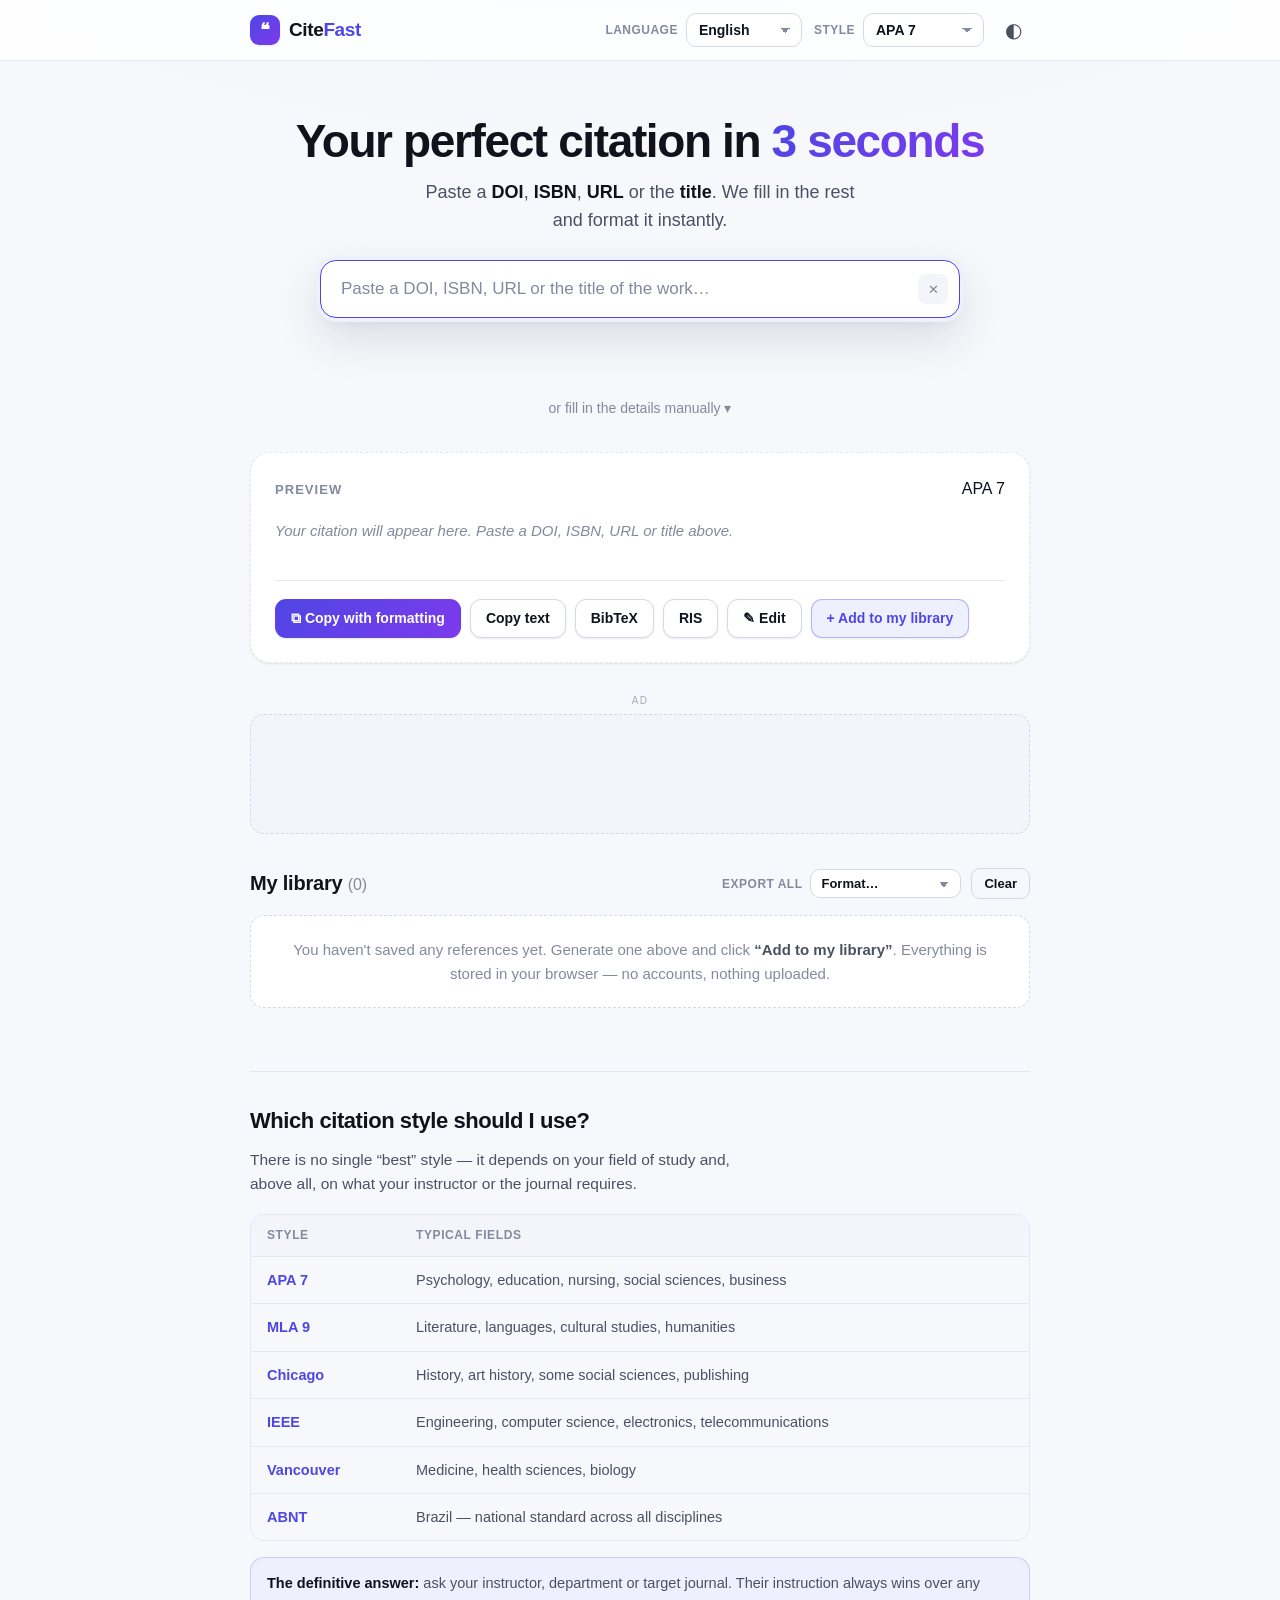
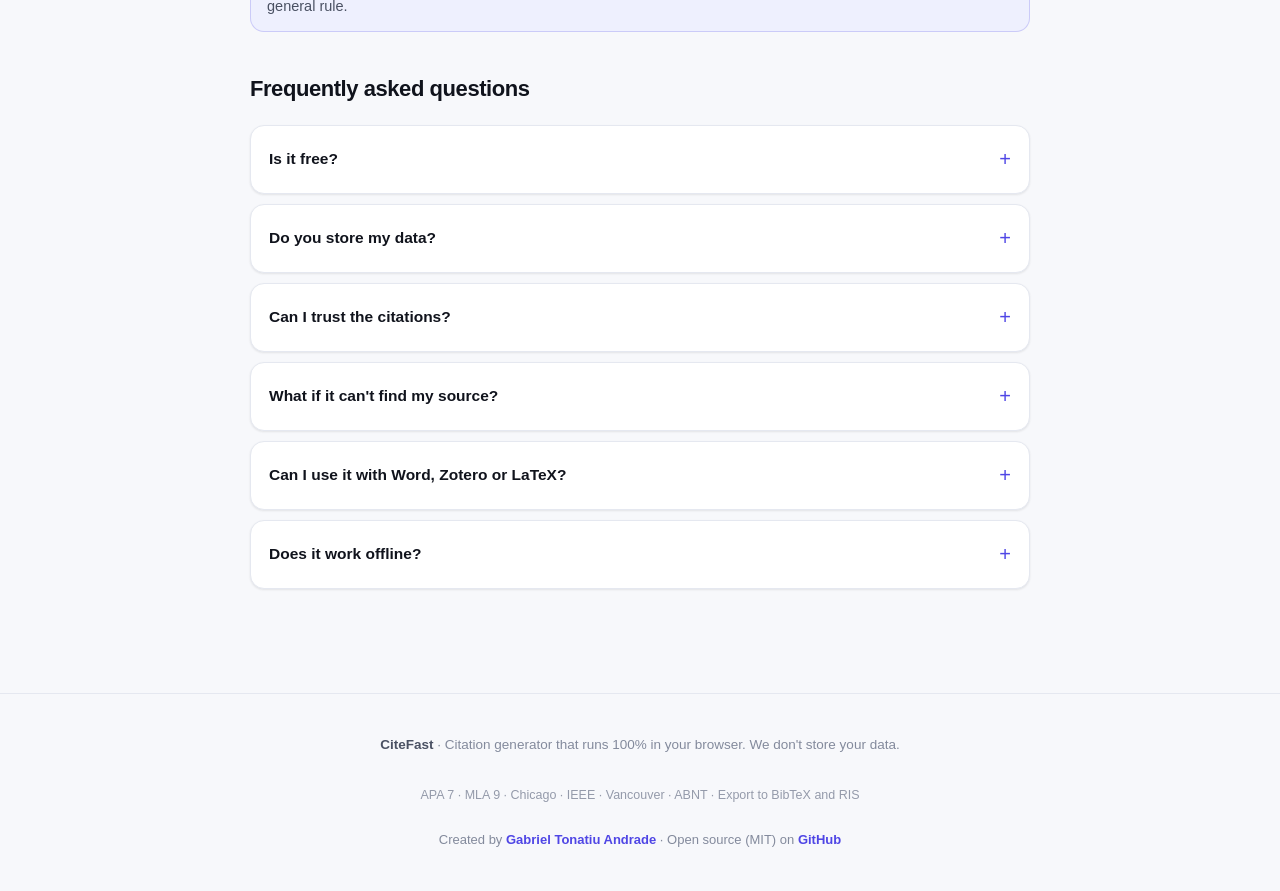
==== index.html @ e694f47d "Initial release: CiteFast citation generator Static, dependency-free academic citation generator. - " ====
<!doctype html>
<html lang="es">
<head>
  <meta charset="utf-8">
  <meta name="viewport" content="width=device-width, initial-scale=1">
  <meta name="description" content="Generador y optimizador de citas académicas gratis. Pega un DOI, ISBN, URL o título y obtén tu cita en APA 7, MLA, Chicago, IEEE, Vancouver o ABNT al instante. Sin registro.">
  <meta name="theme-color" content="#4f46e5">
  <title>CiteFast — Generador de Citas Académicas (APA, MLA, IEEE, Vancouver, ABNT)</title>

  <!-- Preconexión a las APIs para reducir latencia del autocompletado -->
  <link rel="preconnect" href="https://doi.org" crossorigin>
  <link rel="preconnect" href="https://api.crossref.org" crossorigin>
  <link rel="preconnect" href="https://api.openalex.org" crossorigin>
  <link rel="dns-prefetch" href="https://www.googleapis.com">

  <link rel="stylesheet" href="assets/css/styles.css">

  <!-- ═══════════════════════════════════════════════════════════════════
       GOOGLE ADSENSE — pega aquí tu script del sitio (una sola vez).
       Reemplaza ca-pub-XXXXXXXXXXXXXXXX por tu ID de editor.
       Descomenta cuando tengas la cuenta aprobada:
  <script async src="https://pagead2.googlesyndication.com/pagead/js/adsbygoogle.js?client=ca-pub-XXXXXXXXXXXXXXXX" crossorigin="anonymous"></script>
       ═══════════════════════════════════════════════════════════════════ -->
</head>
<body>
  <!-- ░░░ HEADER ░░░ -->
  <header class="topbar">
    <div class="wrap topbar__inner">
      <a class="brand" href="/">
        <span class="brand__mark" aria-hidden="true">❝</span>
        <span class="brand__name">Cite<b>Fast</b></span>
      </a>
      <div class="topbar__controls">
        <label class="select">
          <span class="select__label" data-i18n="langLabel">Idioma</span>
          <select id="langSelect" aria-label="Language"></select>
        </label>
        <label class="select">
          <span class="select__label" data-i18n="styleLabel">Estilo</span>
          <select id="styleSelect" aria-label="Citation style"></select>
        </label>
        <button id="themeToggle" class="icon-btn icon-btn--ghost" data-i18n-title="themeTitle" title="Tema" aria-label="Theme">◐</button>
      </div>
    </div>
  </header>

  <main class="wrap main">
    <!-- ░░░ HERO ░░░ -->
    <section class="hero">
      <h1 class="hero__title" id="heroTitle">Tu cita perfecta en <span>3 segundos</span></h1>
      <p class="hero__sub" id="heroSub" data-i18n="heroSub"></p>

      <div class="searchbox">
        <input id="heroInput" class="searchbox__input" type="text" autocomplete="off" spellcheck="false"
          data-i18n-ph="searchPlaceholder" placeholder="Pega un DOI, ISBN, URL o título…" aria-label="Source data">
        <button id="clearInput" class="searchbox__clear" data-i18n-title="clearTitle" title="Limpiar" aria-label="Clear">✕</button>
      </div>

      <div class="hero__meta">
        <span id="typeChip" class="chip" hidden></span>
        <span id="status" class="status status--idle"></span>
      </div>

      <!-- Candidatos (desambiguación) -->
      <div id="candidates" class="candidates" hidden></div>

      <!-- Entrada manual -->
      <div class="manual">
        <button id="manualToggle" class="manual__toggle" aria-expanded="false" aria-controls="manualBody">
          <span data-i18n="manualToggle">o rellena los datos manualmente</span> <span class="manual__chevron">▾</span>
        </button>
        <div id="manualBody" class="manual__body" hidden>
          <label class="field field--wide">
            <span data-i18n="manualTypeLabel">Tipo de documento</span>
            <select id="manualType"></select>
          </label>
          <div id="manualFields" class="manual__grid"></div>
          <button id="manualBuild" class="btn btn--primary" data-i18n="manualBuild">Generar cita</button>
        </div>
      </div>
    </section>

    <!-- ░░░ VISTA PREVIA ░░░ -->
    <section id="previewCard" class="preview is-empty" aria-live="polite">
      <div class="preview__head">
        <h2 data-i18n="previewHead">Vista previa</h2>
        <span class="preview__style" id="previewStyleTag"></span>
      </div>
      <div id="previewText" class="preview__text"></div>
      <div id="previewWarnings" class="preview__warnings" hidden></div>
      <div id="previewActions" class="preview__actions" hidden>
        <button class="btn btn--primary" data-act="copy" data-i18n="actCopy">Copiar con formato</button>
        <button class="btn" data-act="copytext" data-i18n="actCopyText">Copiar texto</button>
        <button class="btn" data-act="bibtex">BibTeX</button>
        <button class="btn" data-act="ris">RIS</button>
        <button class="btn" data-act="edit" data-i18n="actEdit">Editar</button>
        <button class="btn btn--accent" data-act="add" data-i18n="actAdd">Añadir a mi biblioteca</button>
      </div>
    </section>

    <!-- ═══════════════════════════════════════════════════════════════
         SLOT DE ANUNCIO 1 — bloque in-content (bajo el pliegue funcional).
         Discreto, con espacio reservado para NO causar saltos de diseño (CLS=0).
         Sustituye data-ad-slot por tu slot real y descomenta el <ins>.
         ═══════════════════════════════════════════════════════════════ -->
    <aside class="ad ad--inline" aria-label="Publicidad">
      <span class="ad__tag">Ad</span>
      <div class="ad__box">
        <!--
        <ins class="adsbygoogle"
             style="display:block"
             data-ad-client="ca-pub-XXXXXXXXXXXXXXXX"
             data-ad-slot="0000000000"
             data-ad-format="auto"
             data-full-width-responsive="true"></ins>
        <script>(adsbygoogle = window.adsbygoogle || []).push({});</script>
        -->
      </div>
    </aside>

    <!-- ░░░ BIBLIOTECA ░░░ -->
    <section class="lib">
      <div class="lib__head">
        <h2><span data-i18n="libHead">Mi biblioteca</span> <span class="lib__count">(<span id="libCount">0</span>)</span></h2>
        <div id="libraryTools" class="lib__tools" hidden>
          <label class="select select--sm">
            <span class="select__label" data-i18n="exportLabel">Exportar todo</span>
            <select id="exportAll" aria-label="Export library"></select>
          </label>
          <button id="clearLibrary" class="btn btn--ghost btn--sm" data-i18n="clearLib">Vaciar</button>
        </div>
      </div>
      <p id="libraryEmpty" class="lib__empty" data-i18n="libEmpty"></p>
      <ol id="library" class="lib__list"></ol>
    </section>

    <!-- ░░░ FAQ + GUÍA DE ESTILOS ░░░ -->
    <section class="faq">
      <h2 class="faq__head" id="styleGuideHead" data-i18n="styleGuideHead">¿Qué estilo debo usar?</h2>
      <p class="faq__intro" id="styleGuideIntro" data-i18n="styleGuideIntro"></p>
      <div class="styleguide" id="styleGuideTable"></div>
      <p class="faq__tip" id="styleGuideTip" data-i18n="styleGuideTip"></p>

      <h2 class="faq__head" data-i18n="faqHead">Preguntas frecuentes</h2>
      <div id="faqList" class="faq__list"></div>
    </section>
  </main>

  <!-- ░░░ FOOTER ░░░ -->
  <footer class="footer">
    <div class="wrap footer__inner">
      <p data-i18n="footerMain"></p>
      <p class="footer__note" data-i18n="footerNote"></p>
      <p class="footer__credit">
        <span data-i18n="createdBy">Creado por</span>
        <a href="https://web.gabotonatiu.com" target="_blank" rel="noopener">Gabriel Tonatiu Andrade</a>
        · <span data-i18n="openSource">Código abierto (MIT) en</span>
        <a id="repoLink" href="https://github.com/gabotonatiu/citefast" target="_blank" rel="noopener">GitHub</a>
      </p>
    </div>
  </footer>

  <script src="assets/js/i18n.js" defer></script>
  <script src="assets/js/engine.js" defer></script>
  <script src="assets/js/api.js" defer></script>
  <script src="assets/js/app.js" defer></script>
</body>
</html>
---- assets/css/styles.css ----
/* =========================================================================
   CiteFast — Hoja de estilo (premium, ligera, con modo claro/oscuro)
   Sin fuentes externas → carga instantánea. Espacios de anuncio reservados.
   ========================================================================= */

:root {
  --bg: #f7f8fb;
  --bg-grad-1: #eef1fb;
  --bg-grad-2: #f7f8fb;
  --surface: #ffffff;
  --surface-2: #f3f5fa;
  --text: #10131c;
  --text-soft: #4a5163;
  --text-mute: #838a9c;
  --border: #e5e8f0;
  --border-strong: #d5d9e6;
  --accent: #4f46e5;
  --accent-2: #7c3aed;
  --accent-soft: #eef0fe;
  --accent-ink: #ffffff;
  --ok: #0f9d6b;
  --ok-soft: #e6f6ef;
  --warn: #b7791f;
  --warn-soft: #fdf5e6;
  --danger: #d64545;
  --shadow-sm: 0 1px 2px rgba(16, 19, 28, .05), 0 1px 3px rgba(16, 19, 28, .04);
  --shadow-md: 0 4px 12px rgba(16, 19, 28, .07), 0 2px 4px rgba(16, 19, 28, .04);
  --shadow-lg: 0 18px 48px rgba(46, 43, 92, .14), 0 4px 12px rgba(16, 19, 28, .06);
  --radius: 14px;
  --radius-sm: 10px;
  --radius-lg: 20px;
  --font: -apple-system, BlinkMacSystemFont, "Segoe UI", Roboto, Helvetica, Arial, sans-serif;
  --serif: "Iowan Old Style", "Palatino Linotype", Palatino, Georgia, "Times New Roman", serif;
  --maxw: 820px;
}

:root[data-theme="dark"] {
  --bg: #0b0e17;
  --bg-grad-1: #12162a;
  --bg-grad-2: #0b0e17;
  --surface: #141926;
  --surface-2: #1b2130;
  --text: #eef1f8;
  --text-soft: #b6bccd;
  --text-mute: #7f889d;
  --border: #262d3d;
  --border-strong: #333c4f;
  --accent: #7c86ff;
  --accent-2: #a78bfa;
  --accent-soft: #1e2136;
  --accent-ink: #0b0e17;
  --ok: #34d399;
  --ok-soft: #10261e;
  --warn: #f0b84a;
  --warn-soft: #2a2211;
  --danger: #f87171;
  --shadow-sm: 0 1px 2px rgba(0, 0, 0, .4);
  --shadow-md: 0 6px 18px rgba(0, 0, 0, .45);
  --shadow-lg: 0 22px 55px rgba(0, 0, 0, .55);
}

@media (prefers-color-scheme: dark) {
  :root:not([data-theme="light"]) {
    --bg: #0b0e17; --bg-grad-1: #12162a; --bg-grad-2: #0b0e17;
    --surface: #141926; --surface-2: #1b2130;
    --text: #eef1f8; --text-soft: #b6bccd; --text-mute: #7f889d;
    --border: #262d3d; --border-strong: #333c4f;
    --accent: #7c86ff; --accent-2: #a78bfa; --accent-soft: #1e2136; --accent-ink: #0b0e17;
    --ok: #34d399; --ok-soft: #10261e; --warn: #f0b84a; --warn-soft: #2a2211; --danger: #f87171;
    --shadow-sm: 0 1px 2px rgba(0,0,0,.4);
    --shadow-md: 0 6px 18px rgba(0,0,0,.45);
    --shadow-lg: 0 22px 55px rgba(0,0,0,.55);
  }
}

* { box-sizing: border-box; }
html { -webkit-text-size-adjust: 100%; }
body {
  margin: 0;
  font-family: var(--font);
  color: var(--text);
  background:
    radial-gradient(1200px 500px at 50% -8%, var(--bg-grad-1), transparent 70%),
    var(--bg-grad-2);
  min-height: 100vh;
  line-height: 1.55;
  -webkit-font-smoothing: antialiased;
  text-rendering: optimizeLegibility;
}
.wrap { width: 100%; max-width: var(--maxw); margin: 0 auto; padding: 0 20px; }

/* ─────────────────────────────── Topbar ────────────────────────────── */
.topbar {
  position: sticky; top: 0; z-index: 20;
  background: color-mix(in srgb, var(--surface) 82%, transparent);
  backdrop-filter: saturate(180%) blur(14px);
  border-bottom: 1px solid var(--border);
}
.topbar__inner { display: flex; align-items: center; justify-content: space-between; height: 60px; }
.brand { display: inline-flex; align-items: center; gap: 9px; text-decoration: none; color: var(--text); font-weight: 600; }
.brand__mark {
  display: grid; place-items: center; width: 30px; height: 30px; border-radius: 9px;
  background: linear-gradient(135deg, var(--accent), var(--accent-2));
  color: #fff; font-size: 18px; line-height: 1; box-shadow: var(--shadow-sm);
}
.brand__name { font-size: 19px; letter-spacing: -.02em; }
.brand__name b { color: var(--accent); font-weight: 700; }
.topbar__controls { display: flex; align-items: center; gap: 12px; }

/* ─────────────────────────────── Selects ───────────────────────────── */
.select { display: inline-flex; align-items: center; gap: 8px; }
.select__label { font-size: 12px; color: var(--text-mute); font-weight: 600; text-transform: uppercase; letter-spacing: .04em; }
select {
  appearance: none; -webkit-appearance: none;
  font-family: inherit; font-size: 14px; font-weight: 600; color: var(--text);
  background: var(--surface); border: 1px solid var(--border-strong);
  border-radius: 10px; padding: 8px 32px 8px 12px; cursor: pointer;
  background-image: linear-gradient(45deg, transparent 50%, var(--text-mute) 50%), linear-gradient(135deg, var(--text-mute) 50%, transparent 50%);
  background-position: calc(100% - 16px) 52%, calc(100% - 11px) 52%;
  background-size: 5px 5px, 5px 5px; background-repeat: no-repeat;
  transition: border-color .15s, box-shadow .15s;
}
select:hover { border-color: var(--accent); }
select:focus-visible { outline: none; border-color: var(--accent); box-shadow: 0 0 0 3px var(--accent-soft); }
.select--sm select { padding: 6px 30px 6px 10px; font-size: 13px; }

/* ─────────────────────────────── Botones ───────────────────────────── */
.btn {
  font-family: inherit; font-size: 14px; font-weight: 600; color: var(--text);
  background: var(--surface); border: 1px solid var(--border-strong);
  border-radius: 11px; padding: 10px 15px; cursor: pointer;
  display: inline-flex; align-items: center; gap: 6px;
  transition: transform .08s, box-shadow .15s, background .15s, border-color .15s;
  box-shadow: var(--shadow-sm);
}
.btn:hover { border-color: var(--accent); transform: translateY(-1px); box-shadow: var(--shadow-md); }
.btn:active { transform: translateY(0); }
.btn--primary { background: linear-gradient(135deg, var(--accent), var(--accent-2)); color: #fff; border-color: transparent; }
.btn--primary:hover { filter: brightness(1.05); border-color: transparent; }
.btn--accent { background: var(--accent-soft); color: var(--accent); border-color: color-mix(in srgb, var(--accent) 35%, transparent); }
.btn--ghost { background: transparent; box-shadow: none; }
.btn--sm { padding: 7px 12px; font-size: 13px; border-radius: 9px; }
.btn.is-flash { background: var(--ok-soft); color: var(--ok); border-color: color-mix(in srgb, var(--ok) 40%, transparent); }

.icon-btn {
  font-family: inherit; font-size: 16px; line-height: 1; color: var(--text-soft);
  width: 34px; height: 34px; display: grid; place-items: center;
  background: var(--surface); border: 1px solid var(--border-strong);
  border-radius: 9px; cursor: pointer; transition: all .15s;
}
.icon-btn:hover { color: var(--accent); border-color: var(--accent); }
.icon-btn--ghost { background: transparent; border-color: transparent; font-size: 20px; }
.icon-btn--ghost:hover { background: var(--surface-2); }
.icon-btn--danger:hover { color: var(--danger); border-color: var(--danger); }

/* ──────────────────────────────── Main ─────────────────────────────── */
.main { padding: 34px 20px 64px; }

/* ──────────────────────────────── Hero ─────────────────────────────── */
.hero { text-align: center; margin: 22px 0 30px; }
.hero__title {
  font-size: clamp(30px, 5vw, 46px); line-height: 1.08; letter-spacing: -.03em;
  margin: 0 0 12px; font-weight: 800;
}
.hero__title span {
  background: linear-gradient(120deg, var(--accent), var(--accent-2));
  -webkit-background-clip: text; background-clip: text; color: transparent;
}
.hero__sub { font-size: clamp(15px, 2.2vw, 18px); color: var(--text-soft); max-width: 44ch; margin: 0 auto 26px; }
.hero__sub b { color: var(--text); font-weight: 600; }

/* Searchbox */
.searchbox { position: relative; max-width: 640px; margin: 0 auto; }
.searchbox__input {
  width: 100%; font-family: inherit; font-size: 17px; color: var(--text);
  background: var(--surface); border: 1.5px solid var(--border-strong);
  border-radius: 16px; padding: 18px 52px 18px 20px; box-shadow: var(--shadow-md);
  transition: border-color .18s, box-shadow .18s;
}
.searchbox__input::placeholder { color: var(--text-mute); }
.searchbox__input:focus-visible {
  outline: none; border-color: var(--accent);
  box-shadow: 0 0 0 4px var(--accent-soft), var(--shadow-lg);
}
.searchbox__clear {
  position: absolute; right: 12px; top: 50%; transform: translateY(-50%);
  width: 30px; height: 30px; border: none; border-radius: 8px;
  background: var(--surface-2); color: var(--text-mute); cursor: pointer; font-size: 13px;
}
.searchbox__clear:hover { color: var(--danger); }

.hero__meta { display: flex; align-items: center; justify-content: center; gap: 12px; min-height: 26px; margin-top: 14px; flex-wrap: wrap; }
.chip {
  font-size: 12px; font-weight: 700; letter-spacing: .02em;
  background: var(--accent-soft); color: var(--accent);
  padding: 5px 11px; border-radius: 999px;
  border: 1px solid color-mix(in srgb, var(--accent) 25%, transparent);
}

/* Estado */
.status { font-size: 14px; color: var(--text-soft); display: inline-flex; align-items: center; gap: 8px; }
.status--ok { color: var(--ok); }
.status--error { color: var(--danger); }
.status--empty { color: var(--warn); }
.spinner {
  width: 15px; height: 15px; border-radius: 50%;
  border: 2px solid color-mix(in srgb, var(--accent) 30%, transparent);
  border-top-color: var(--accent); display: inline-block; animation: spin .7s linear infinite;
}
@keyframes spin { to { transform: rotate(360deg); } }

/* ────────────────────────────── Candidatos ─────────────────────────── */
.candidates { display: grid; gap: 10px; max-width: 640px; margin: 18px auto 0; }
.candidate {
  text-align: left; width: 100%; background: var(--surface);
  border: 1px solid var(--border); border-radius: var(--radius);
  padding: 14px 16px; cursor: pointer; display: grid; gap: 4px;
  box-shadow: var(--shadow-sm); transition: transform .1s, box-shadow .15s, border-color .15s;
  font-family: inherit;
}
.candidate:hover { border-color: var(--accent); transform: translateY(-2px); box-shadow: var(--shadow-md); }
.candidate__title { font-size: 15px; font-weight: 600; color: var(--text); line-height: 1.35; }
.candidate__meta { font-size: 13px; color: var(--text-mute); }
.candidate__type {
  justify-self: start; font-size: 11px; font-weight: 700; text-transform: uppercase; letter-spacing: .04em;
  color: var(--accent); background: var(--accent-soft); padding: 2px 8px; border-radius: 6px; margin-top: 2px;
}

/* ──────────────────────────────── Manual ───────────────────────────── */
.manual { max-width: 640px; margin: 18px auto 0; text-align: center; }
.manual__toggle {
  background: none; border: none; color: var(--text-mute); font-family: inherit;
  font-size: 14px; cursor: pointer; padding: 6px; font-weight: 500;
}
.manual__toggle:hover { color: var(--accent); }
.manual__chevron { display: inline-block; transition: transform .2s; }
.manual__toggle[aria-expanded="true"] .manual__chevron { transform: rotate(180deg); }
.manual__body {
  margin-top: 12px; text-align: left; background: var(--surface);
  border: 1px solid var(--border); border-radius: var(--radius);
  padding: 20px; box-shadow: var(--shadow-sm);
}
.manual__grid { display: grid; grid-template-columns: 1fr 1fr; gap: 14px; margin: 14px 0 18px; }
.field { display: grid; gap: 6px; }
.field--wide { grid-column: 1 / -1; }
.field > span { font-size: 12.5px; font-weight: 600; color: var(--text-soft); }
.field input, .field textarea, .manual__body > .field select {
  font-family: inherit; font-size: 14.5px; color: var(--text);
  background: var(--surface-2); border: 1px solid var(--border-strong);
  border-radius: 10px; padding: 10px 12px; width: 100%; resize: vertical;
  transition: border-color .15s, box-shadow .15s;
}
.field input:focus-visible, .field textarea:focus-visible, .manual__body select:focus-visible {
  outline: none; border-color: var(--accent); box-shadow: 0 0 0 3px var(--accent-soft);
}

/* ───────────────────────────── Vista previa ────────────────────────── */
.preview {
  background: var(--surface); border: 1px solid var(--border);
  border-radius: var(--radius-lg); padding: 24px; box-shadow: var(--shadow-lg);
  margin-top: 8px;
}
.preview.is-empty { box-shadow: var(--shadow-sm); border-style: dashed; }
.preview__head { display: flex; align-items: baseline; justify-content: space-between; margin-bottom: 14px; }
.preview__head h2 { font-size: 13px; text-transform: uppercase; letter-spacing: .08em; color: var(--text-mute); margin: 0; font-weight: 700; }
.preview__text {
  font-family: var(--serif); font-size: 18px; line-height: 1.65; color: var(--text);
  text-indent: -1.6em; padding-left: 1.6em; word-break: break-word;
}
.preview.is-empty .preview__text { text-indent: 0; padding-left: 0; }
.preview__text .placeholder { font-family: var(--font); font-size: 15px; color: var(--text-mute); font-style: italic; }
.preview__text i { font-style: italic; }
.preview__text a { color: var(--accent); text-decoration: none; }
.preview__text a:hover { text-decoration: underline; }
.preview__warnings { display: flex; flex-wrap: wrap; gap: 8px; margin-top: 14px; }
.warn { font-size: 12.5px; color: var(--warn); background: var(--warn-soft); border: 1px solid color-mix(in srgb, var(--warn) 30%, transparent); padding: 4px 10px; border-radius: 8px; }
.preview__actions { display: flex; flex-wrap: wrap; gap: 9px; margin-top: 20px; padding-top: 18px; border-top: 1px solid var(--border); }

/* ────────────────────────────── Anuncios ───────────────────────────── */
/* Espacio reservado: evita saltos de layout (CLS) aunque el anuncio tarde. */
.ad { margin: 30px auto; text-align: center; max-width: var(--maxw); }
.ad__tag { display: block; font-size: 10px; text-transform: uppercase; letter-spacing: .12em; color: var(--text-mute); margin-bottom: 6px; opacity: .7; }
.ad__box {
  min-height: 100px; display: grid; place-items: center;
  background: var(--surface-2); border: 1px dashed var(--border-strong);
  border-radius: var(--radius); overflow: hidden;
}
.ad__box:empty::before,
.ad__box:has(> ins:empty)::before { content: "Espacio publicitario"; color: var(--text-mute); font-size: 12px; opacity: .5; }
.ad--inline .ad__box { min-height: 100px; }
@media (min-width: 780px) { .ad--inline .ad__box { min-height: 120px; } }

/* ───────────────────────────── Biblioteca ──────────────────────────── */
.lib { margin-top: 34px; }
.lib__head { display: flex; align-items: center; justify-content: space-between; gap: 12px; margin-bottom: 16px; flex-wrap: wrap; }
.lib__head h2 { font-size: 20px; margin: 0; letter-spacing: -.01em; }
.lib__count { color: var(--text-mute); font-weight: 500; font-size: 16px; }
.lib__tools { display: flex; align-items: center; gap: 10px; }
.lib__empty { color: var(--text-mute); font-size: 15px; background: var(--surface); border: 1px dashed var(--border-strong); border-radius: var(--radius); padding: 22px; text-align: center; }
.lib__empty b { color: var(--text-soft); }
.lib__list { list-style: none; margin: 0; padding: 0; display: grid; gap: 2px; counter-reset: ref; }
.ref {
  display: grid; grid-template-columns: auto 1fr auto; gap: 12px; align-items: start;
  padding: 16px 14px; border-radius: var(--radius); transition: background .15s;
}
.ref:hover { background: var(--surface); box-shadow: var(--shadow-sm); }
.ref + .ref { border-top: 1px solid var(--border); }
.ref:hover + .ref, .ref:hover { border-top-color: transparent; }
.ref__num { font-family: var(--serif); color: var(--text-mute); font-size: 15px; padding-top: 2px; white-space: nowrap; }
.ref__bullet { width: 7px; height: 7px; border-radius: 50%; background: var(--accent); margin-top: 11px; }
.ref__body { font-family: var(--serif); font-size: 16px; line-height: 1.6; color: var(--text); word-break: break-word; }
.ref__body i { font-style: italic; }
.ref__body a { color: var(--accent); text-decoration: none; }
.ref__actions { display: flex; gap: 5px; opacity: 0; transition: opacity .15s; }
.ref:hover .ref__actions { opacity: 1; }
@media (hover: none) { .ref__actions { opacity: 1; } }

/* ────────────────────────────── FAQ + guía ─────────────────────────── */
.faq { margin-top: 48px; padding-top: 32px; border-top: 1px solid var(--border); }
.faq__head { font-size: 22px; letter-spacing: -.02em; margin: 40px 0 10px; }
.faq__head:first-child { margin-top: 0; }
.faq__intro { color: var(--text-soft); font-size: 15.5px; margin: 0 0 18px; max-width: 60ch; }
.styleguide { overflow-x: auto; border: 1px solid var(--border); border-radius: var(--radius); }
.styleguide table { width: 100%; border-collapse: collapse; font-size: 14.5px; min-width: 420px; }
.styleguide th { text-align: left; font-size: 12px; text-transform: uppercase; letter-spacing: .05em; color: var(--text-mute); background: var(--surface-2); padding: 11px 16px; }
.styleguide td { padding: 12px 16px; border-top: 1px solid var(--border); color: var(--text-soft); }
.styleguide td b { color: var(--accent); font-weight: 700; }
.faq__tip { margin: 16px 0 0; font-size: 14.5px; color: var(--text-soft); background: var(--accent-soft); border: 1px solid color-mix(in srgb, var(--accent) 22%, transparent); border-radius: var(--radius); padding: 14px 16px; }
.faq__tip b { color: var(--text); }
.faq__list { display: grid; gap: 10px; margin-top: 18px; }
.faq__item { background: var(--surface); border: 1px solid var(--border); border-radius: var(--radius); padding: 4px 18px; box-shadow: var(--shadow-sm); }
.faq__item summary { cursor: pointer; padding: 14px 0; font-weight: 600; font-size: 15.5px; list-style: none; display: flex; justify-content: space-between; align-items: center; gap: 12px; }
.faq__item summary::-webkit-details-marker { display: none; }
.faq__item summary::after { content: "+"; color: var(--accent); font-size: 20px; font-weight: 400; transition: transform .2s; }
.faq__item[open] summary::after { transform: rotate(45deg); }
.faq__a { color: var(--text-soft); font-size: 14.5px; line-height: 1.6; padding: 0 0 16px; }
.faq__a b { color: var(--text); }

/* ──────────────────────────────── Footer ───────────────────────────── */
.footer { border-top: 1px solid var(--border); margin-top: 40px; padding: 28px 0; color: var(--text-mute); }
.footer__inner { display: flex; flex-direction: column; gap: 4px; font-size: 13.5px; text-align: center; }
.footer b { color: var(--text-soft); }
.footer__note { font-size: 12.5px; opacity: .85; }
.footer__credit { font-size: 13px; margin-top: 8px; }
.footer__credit a { color: var(--accent); text-decoration: none; font-weight: 600; }
.footer__credit a:hover { text-decoration: underline; }

/* ─────────────────────────────── Responsive ────────────────────────── */
@media (max-width: 620px) {
  .manual__grid { grid-template-columns: 1fr; }
  .select__label { display: none; }
  .preview__text { font-size: 16.5px; }
  .ref { grid-template-columns: auto 1fr; }
  .ref__actions { grid-column: 2; justify-content: flex-end; opacity: 1; }
  .topbar__inner { height: 56px; }
}

@media (prefers-reduced-motion: reduce) {
  * { animation-duration: .001ms !important; transition-duration: .001ms !important; }
}
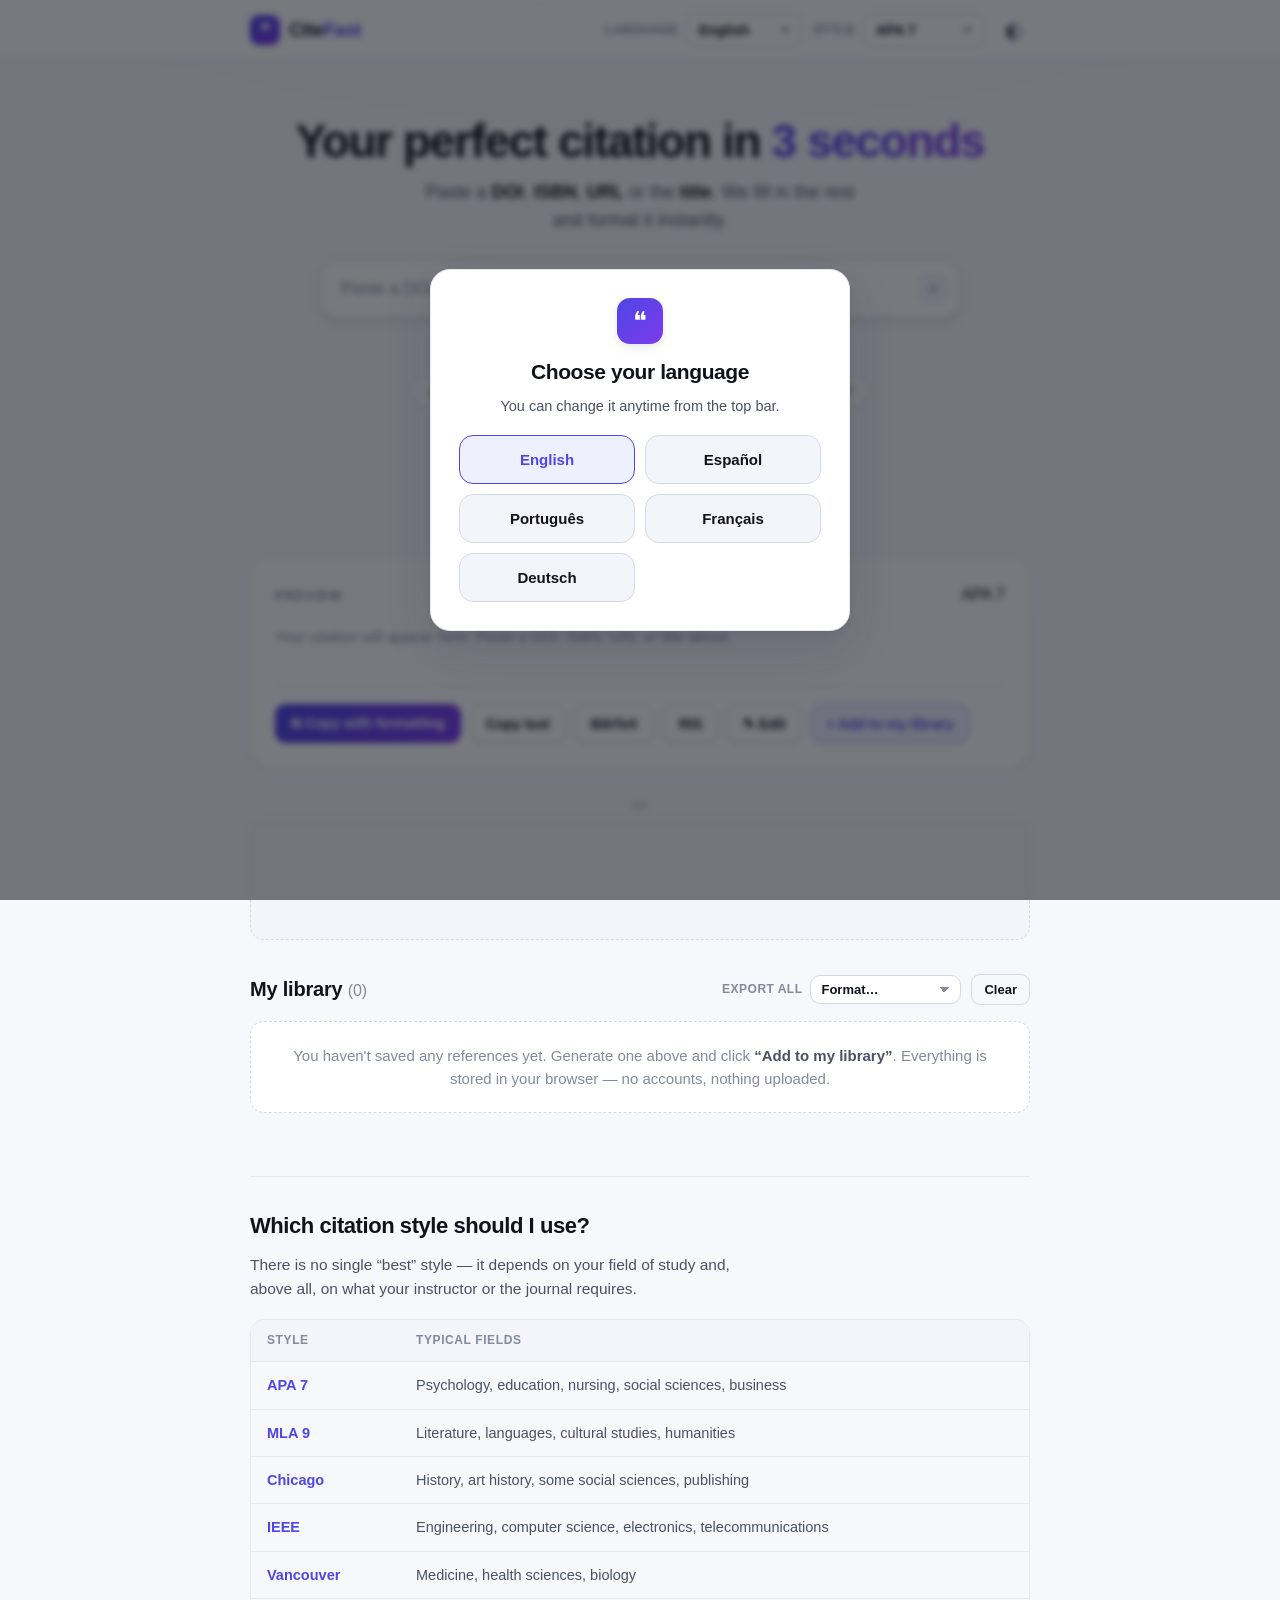
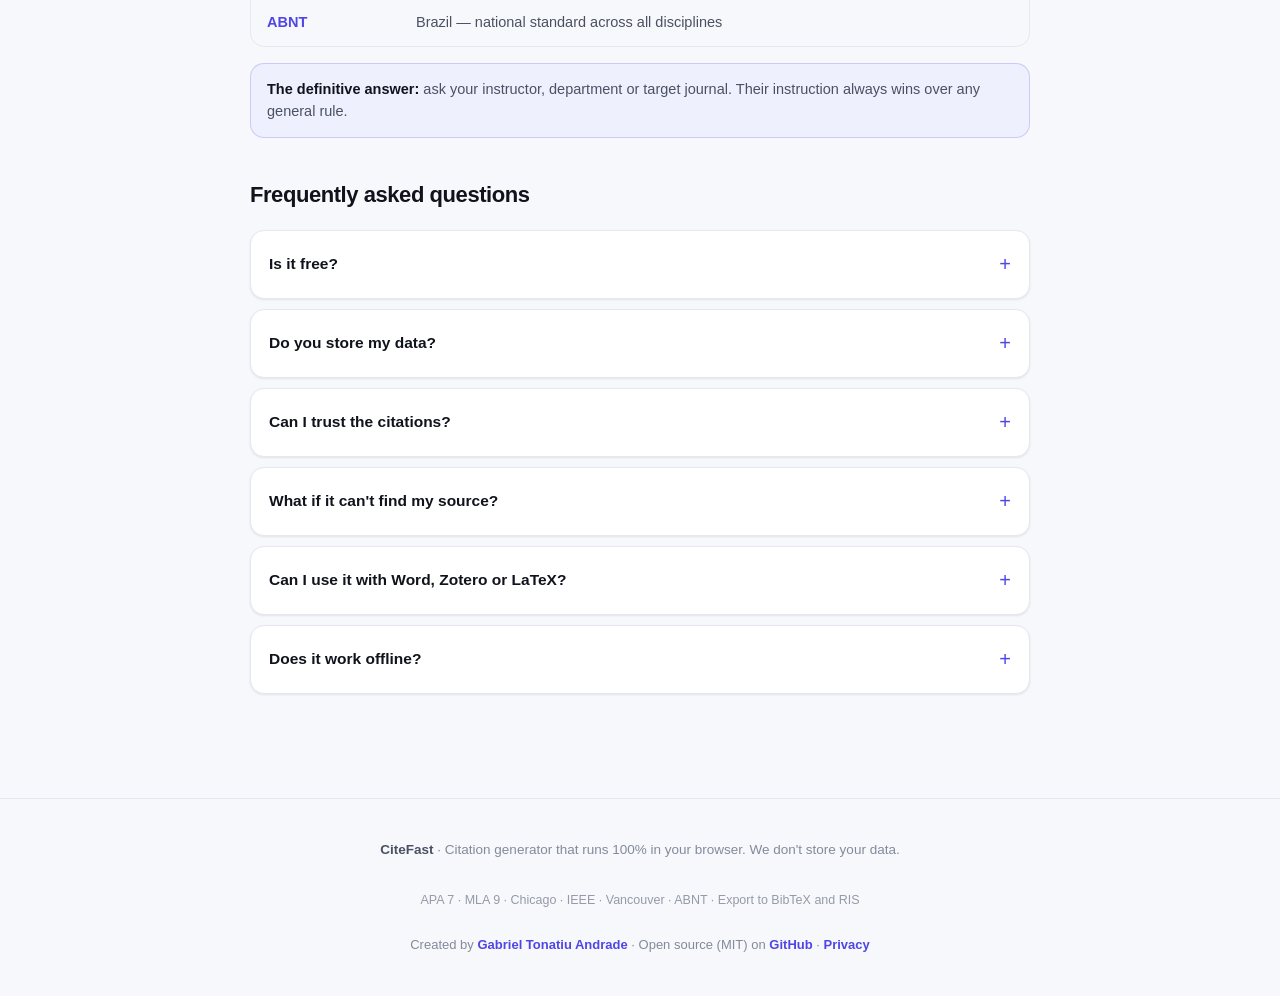
==== commit a46b98fa: "Add bulk mode, privacy policy, first-visit language chooser, trust emphasis - Bulk mode: paste text " ====
--- a/index.html
+++ b/index.html
@@ -61,6 +61,15 @@
         <span id="status" class="status status--idle"></span>
       </div>
 
+      <p class="trust" id="trustLine">
+        <span class="trust__dot" aria-hidden="true">🔒</span>
+        <span data-i18n="trustLine"></span>
+      </p>
+
+      <div class="hero__cta">
+        <button id="bulkOpen" class="btn btn--ghost btn--bulk" data-i18n="bulkBtn">⚡ Bulk mode</button>
+      </div>
+
       <!-- Candidatos (desambiguación) -->
       <div id="candidates" class="candidates" hidden></div>
 
@@ -156,13 +165,57 @@
         <a href="https://web.gabotonatiu.com" target="_blank" rel="noopener">Gabriel Tonatiu Andrade</a>
         · <span data-i18n="openSource">Código abierto (MIT) en</span>
         <a id="repoLink" href="https://github.com/gabotonatiu/citefast" target="_blank" rel="noopener">GitHub</a>
+        · <a href="privacidad.html" data-i18n="privacyLink">Privacidad</a>
       </p>
     </div>
   </footer>
+
+  <!-- ░░░ MODAL: selección de idioma (solo primera visita) ░░░ -->
+  <div id="langModal" class="modal" hidden>
+    <div class="modal__backdrop"></div>
+    <div class="modal__box modal__box--lang" role="dialog" aria-modal="true" aria-labelledby="langModalTitle">
+      <div class="modal__logo" aria-hidden="true">❝</div>
+      <h2 id="langModalTitle" data-i18n="langModalTitle">Choose your language</h2>
+      <p class="modal__sub" data-i18n="langModalSub"></p>
+      <div id="langModalGrid" class="langgrid"></div>
+    </div>
+  </div>
+
+  <!-- ░░░ MODAL: generador por lotes (bulk) ░░░ -->
+  <div id="bulkModal" class="modal" hidden>
+    <div class="modal__backdrop" data-bulk-close></div>
+    <div class="modal__box modal__box--bulk" role="dialog" aria-modal="true" aria-labelledby="bulkTitle">
+      <button class="modal__x" data-bulk-close aria-label="Close">✕</button>
+      <h2 id="bulkTitle" data-i18n="bulkTitle">Bulk mode</h2>
+      <p class="modal__sub" data-i18n="bulkSub"></p>
+
+      <p class="bulk__privacy" data-i18n="bulkPrivacy"></p>
+
+      <textarea id="bulkInput" class="bulk__input" rows="6" data-i18n-ph="bulkPastePh"></textarea>
+
+      <div class="bulk__controls">
+        <label class="btn btn--ghost bulk__file">
+          <span data-i18n="bulkChoose">Choose file</span>
+          <input id="bulkFile" type="file" accept=".pdf,.docx,.txt,.md,.bib,.ris,.csv" hidden>
+        </label>
+        <span id="bulkFileName" class="bulk__filename"></span>
+        <button id="bulkAnalyze" class="btn btn--primary" data-i18n="bulkAnalyze">Extract &amp; generate</button>
+      </div>
+
+      <p class="bulk__rigor"><span aria-hidden="true">🔬</span> <span data-i18n="bulkRigor"></span></p>
+
+      <div id="bulkStatus" class="bulk__status" hidden></div>
+      <div id="bulkResults" class="bulk__results"></div>
+      <div id="bulkFooter" class="bulk__footer" hidden>
+        <button id="bulkAddAll" class="btn btn--accent"></button>
+      </div>
+    </div>
+  </div>
 
   <script src="assets/js/i18n.js" defer></script>
   <script src="assets/js/engine.js" defer></script>
   <script src="assets/js/api.js" defer></script>
+  <script src="assets/js/bulk.js" defer></script>
   <script src="assets/js/app.js" defer></script>
 </body>
 </html>
--- a/assets/css/styles.css
+++ b/assets/css/styles.css
@@ -345,6 +345,54 @@
 .footer__credit a { color: var(--accent); text-decoration: none; font-weight: 600; }
 .footer__credit a:hover { text-decoration: underline; }
 
+/* ─────────────────────────── Confianza + CTA ───────────────────────── */
+.trust { display: inline-flex; align-items: center; gap: 7px; margin: 16px auto 0; font-size: 12.5px; color: var(--text-soft); background: var(--surface); border: 1px solid var(--border); border-radius: 999px; padding: 6px 15px; box-shadow: var(--shadow-sm); }
+.trust__dot { font-size: 12px; }
+.hero__cta { margin-top: 18px; }
+.btn--bulk { font-size: 14px; font-weight: 600; }
+
+/* ─────────────────────────────── Modales ───────────────────────────── */
+.modal { position: fixed; inset: 0; z-index: 100; display: grid; place-items: center; padding: 20px; }
+.modal[hidden] { display: none; }
+.modal__backdrop { position: absolute; inset: 0; background: rgba(9, 11, 20, .55); backdrop-filter: blur(3px); animation: fade .18s ease; }
+.modal__box { position: relative; background: var(--surface); border: 1px solid var(--border); border-radius: var(--radius-lg); box-shadow: var(--shadow-lg); width: 100%; max-width: 640px; max-height: 88vh; overflow-y: auto; padding: 28px; animation: pop .2s ease; }
+.modal__box--lang { max-width: 420px; text-align: center; }
+@keyframes fade { from { opacity: 0; } }
+@keyframes pop { from { opacity: 0; transform: translateY(8px) scale(.98); } }
+.modal__box h2 { font-size: 21px; letter-spacing: -.02em; margin: 0; }
+.modal__sub { color: var(--text-soft); font-size: 14.5px; margin: 6px 0 18px; }
+.modal__x { position: absolute; top: 14px; right: 14px; width: 34px; height: 34px; border: none; border-radius: 9px; background: var(--surface-2); color: var(--text-mute); font-size: 14px; cursor: pointer; }
+.modal__x:hover { color: var(--danger); }
+.modal__logo { width: 46px; height: 46px; margin: 0 auto 12px; display: grid; place-items: center; border-radius: 13px; background: linear-gradient(135deg, var(--accent), var(--accent-2)); color: #fff; font-size: 26px; box-shadow: var(--shadow-md); }
+
+/* Grid de idiomas */
+.langgrid { display: grid; grid-template-columns: 1fr 1fr; gap: 10px; margin-top: 6px; }
+.langgrid__btn { padding: 15px; border: 1.5px solid var(--border-strong); border-radius: var(--radius); background: var(--surface-2); cursor: pointer; font-family: inherit; font-size: 15px; font-weight: 600; color: var(--text); transition: all .14s; }
+.langgrid__btn:hover { border-color: var(--accent); color: var(--accent); transform: translateY(-2px); box-shadow: var(--shadow-md); }
+.langgrid__btn.is-current { border-color: var(--accent); color: var(--accent); background: var(--accent-soft); }
+
+/* Bulk */
+.bulk__privacy { background: var(--ok-soft); border: 1px solid color-mix(in srgb, var(--ok) 28%, transparent); border-radius: var(--radius); padding: 12px 14px; font-size: 13.5px; color: var(--text-soft); margin: 4px 0 16px; line-height: 1.5; }
+.bulk__input { width: 100%; font-family: inherit; font-size: 14.5px; color: var(--text); background: var(--surface-2); border: 1px solid var(--border-strong); border-radius: 12px; padding: 12px 14px; resize: vertical; }
+.bulk__input:focus-visible { outline: none; border-color: var(--accent); box-shadow: 0 0 0 3px var(--accent-soft); }
+.bulk__controls { display: flex; gap: 10px; align-items: center; margin-top: 12px; flex-wrap: wrap; }
+.bulk__file { cursor: pointer; margin: 0; }
+.bulk__filename { font-size: 13px; color: var(--text-mute); flex: 1; min-width: 120px; }
+.bulk__rigor { font-size: 12.5px; color: var(--text-mute); margin: 14px 0 0; display: flex; gap: 8px; line-height: 1.5; }
+.bulk__status { margin-top: 16px; font-size: 14px; display: flex; align-items: center; gap: 8px; }
+.bulk__status--ok { color: var(--ok); font-weight: 600; }
+.bulk__status--error { color: var(--danger); }
+.bulk__status--empty { color: var(--warn); }
+.bulk__results { margin-top: 12px; display: grid; gap: 7px; }
+.bulkrow { display: flex; gap: 10px; align-items: flex-start; padding: 11px 13px; border: 1px solid var(--border); border-radius: var(--radius-sm); font-size: 14px; background: var(--surface); }
+.bulkrow__chk { margin-top: 4px; width: 16px; height: 16px; accent-color: var(--accent); flex-shrink: 0; }
+.bulkrow__cite { font-family: var(--serif); line-height: 1.5; word-break: break-word; }
+.bulkrow__cite i { font-style: italic; }
+.bulkrow__cite code { font-family: ui-monospace, monospace; font-size: 12.5px; background: var(--surface-2); padding: 1px 5px; border-radius: 5px; }
+.bulkrow--fail { color: var(--warn); background: var(--warn-soft); border-color: color-mix(in srgb, var(--warn) 25%, transparent); }
+.bulkrow--note { color: var(--warn); background: var(--warn-soft); border-color: color-mix(in srgb, var(--warn) 25%, transparent); font-size: 13px; align-items: center; }
+.bulk__footer { margin-top: 16px; display: flex; justify-content: flex-end; }
+
 /* ─────────────────────────────── Responsive ────────────────────────── */
 @media (max-width: 620px) {
   .manual__grid { grid-template-columns: 1fr; }
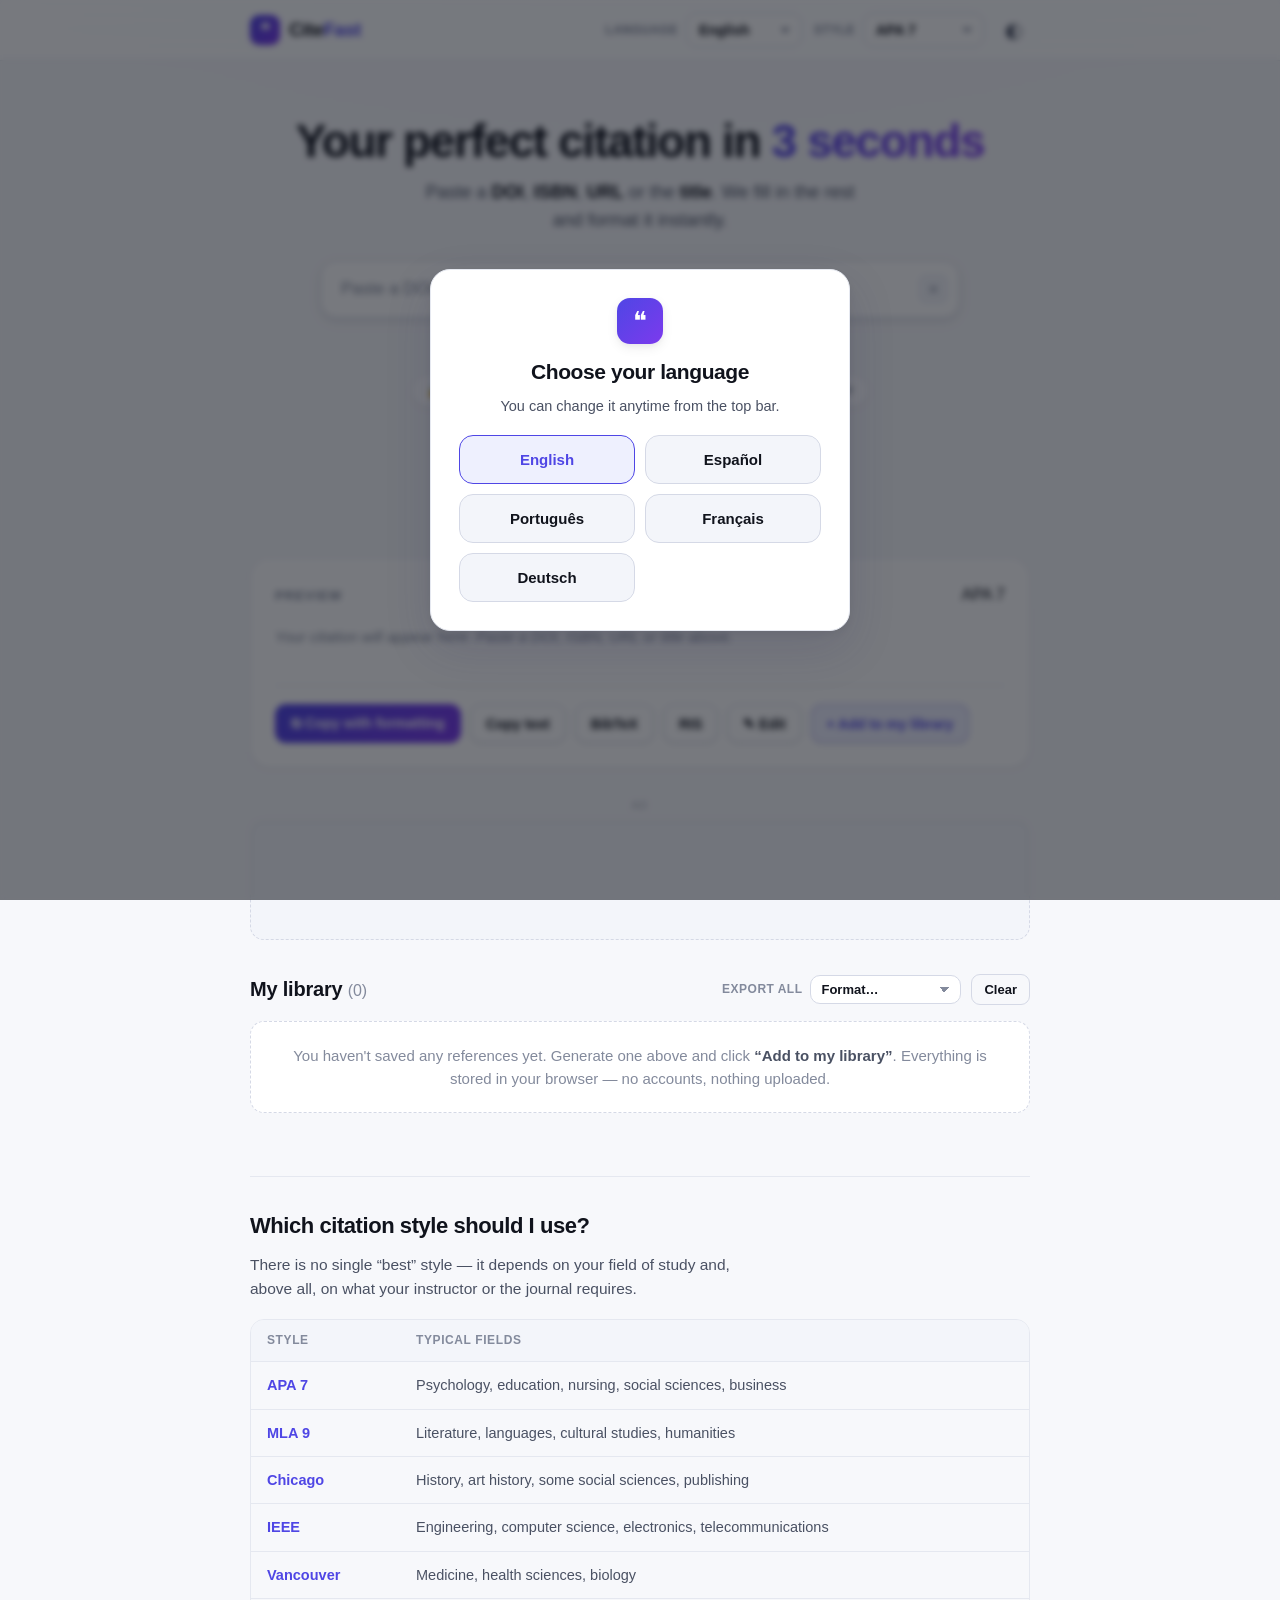
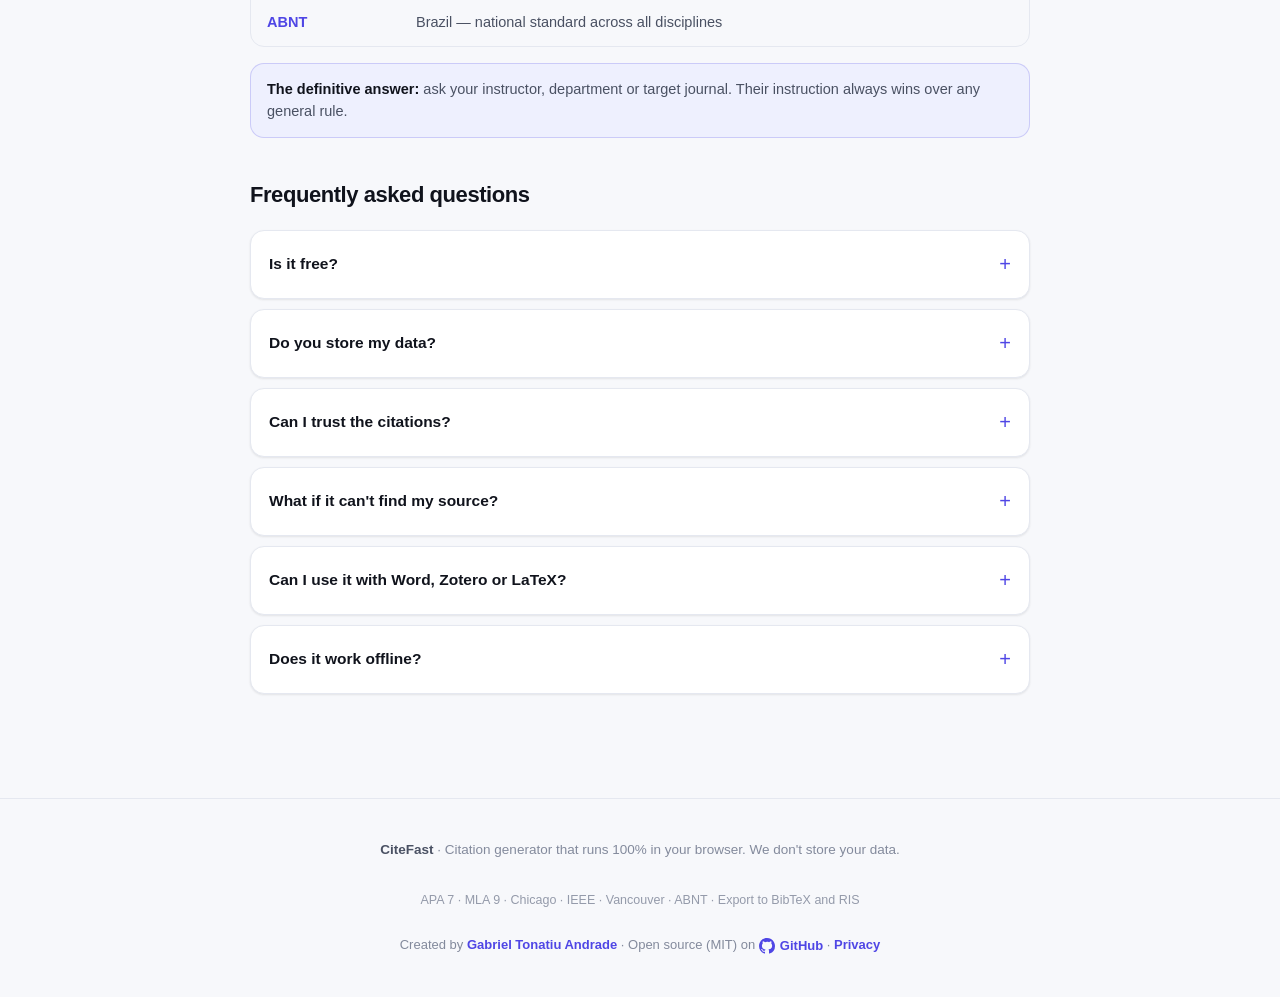
==== commit e5473988: "Add GitHub logo to footer credit link Inline GitHub mark SVG (inherits color) next to the "GitHub" t" ====
--- a/index.html
+++ b/index.html
@@ -3,9 +3,57 @@
 <head>
   <meta charset="utf-8">
   <meta name="viewport" content="width=device-width, initial-scale=1">
-  <meta name="description" content="Generador y optimizador de citas académicas gratis. Pega un DOI, ISBN, URL o título y obtén tu cita en APA 7, MLA, Chicago, IEEE, Vancouver o ABNT al instante. Sin registro.">
+  <meta name="description" content="Generador y optimizador de citas académicas gratis. Pega un DOI, ISBN, URL o título y obtén tu cita en APA 7, MLA, Chicago, IEEE, Vancouver o ABNT al instante. 100% privado, sin registro.">
   <meta name="theme-color" content="#4f46e5">
+  <meta name="author" content="Gabriel Tonatiu Andrade">
+  <meta name="robots" content="index, follow, max-image-preview:large">
   <title>CiteFast — Generador de Citas Académicas (APA, MLA, IEEE, Vancouver, ABNT)</title>
+  <link rel="canonical" href="https://citefast.app/">
+
+  <!-- Open Graph (cómo se ve al compartir) -->
+  <meta property="og:type" content="website">
+  <meta property="og:site_name" content="CiteFast">
+  <meta property="og:title" content="CiteFast — Generador de Citas Académicas gratis y privado">
+  <meta property="og:description" content="Pega un DOI, ISBN, URL o título y obtén tu cita en APA, MLA, Chicago, IEEE, Vancouver o ABNT al instante. 100% en tu navegador, sin registro.">
+  <meta property="og:url" content="https://citefast.app/">
+  <meta property="og:image" content="https://citefast.app/assets/og-image.svg">
+  <meta property="og:locale" content="es_ES">
+  <meta property="og:locale:alternate" content="en_US">
+  <meta property="og:locale:alternate" content="pt_BR">
+  <meta property="og:locale:alternate" content="fr_FR">
+  <meta property="og:locale:alternate" content="de_DE">
+  <meta name="twitter:card" content="summary_large_image">
+  <meta name="twitter:title" content="CiteFast — Generador de Citas Académicas gratis y privado">
+  <meta name="twitter:description" content="Cita en APA, MLA, Chicago, IEEE, Vancouver o ABNT al instante. 100% en tu navegador, sin registro.">
+  <meta name="twitter:image" content="https://citefast.app/assets/og-image.svg">
+
+  <!-- Iconos / PWA -->
+  <link rel="icon" href="/favicon.svg" type="image/svg+xml">
+  <link rel="apple-touch-icon" href="/favicon.svg">
+  <link rel="manifest" href="/site.webmanifest">
+
+  <!-- Datos estructurados: aplicación web -->
+  <script type="application/ld+json">
+  {
+    "@context": "https://schema.org",
+    "@type": "WebApplication",
+    "name": "CiteFast",
+    "url": "https://citefast.app/",
+    "description": "Generador y optimizador de citas académicas gratis en APA 7, MLA 9, Chicago, IEEE, Vancouver y ABNT. 100% en el navegador, sin registro ni backend.",
+    "applicationCategory": "EducationalApplication",
+    "operatingSystem": "Any (web browser)",
+    "inLanguage": ["es", "en", "pt", "fr", "de"],
+    "offers": { "@type": "Offer", "price": "0", "priceCurrency": "USD" },
+    "featureList": [
+      "APA 7, MLA 9, Chicago, IEEE, Vancouver, ABNT",
+      "Autocompletado por DOI, ISBN, URL o título",
+      "Generación por lotes desde PDF/Word/texto",
+      "Exportación a BibTeX, RIS y CSL-JSON"
+    ],
+    "author": { "@type": "Person", "name": "Gabriel Tonatiu Andrade", "url": "https://web.gabotonatiu.com" },
+    "isAccessibleForFree": true
+  }
+  </script>
 
   <!-- Preconexión a las APIs para reducir latencia del autocompletado -->
   <link rel="preconnect" href="https://doi.org" crossorigin>
@@ -164,7 +212,10 @@
         <span data-i18n="createdBy">Creado por</span>
         <a href="https://web.gabotonatiu.com" target="_blank" rel="noopener">Gabriel Tonatiu Andrade</a>
         · <span data-i18n="openSource">Código abierto (MIT) en</span>
-        <a id="repoLink" href="https://github.com/gabotonatiu/citefast" target="_blank" rel="noopener">GitHub</a>
+        <a id="repoLink" class="gh-link" href="https://github.com/gabotonatiu/citefast" target="_blank" rel="noopener" aria-label="CiteFast en GitHub">
+          <svg class="gh-icon" viewBox="0 0 16 16" width="16" height="16" fill="currentColor" aria-hidden="true"><path d="M8 0C3.58 0 0 3.58 0 8c0 3.54 2.29 6.53 5.47 7.59.4.07.55-.17.55-.38 0-.19-.01-.82-.01-1.49-2.01.37-2.53-.49-2.69-.94-.09-.23-.48-.94-.82-1.13-.28-.15-.68-.52-.01-.53.63-.01 1.08.58 1.23.82.72 1.21 1.87.87 2.33.66.07-.52.28-.87.51-1.07-1.78-.2-3.64-.89-3.64-3.95 0-.87.31-1.59.82-2.15-.08-.2-.36-1.02.08-2.12 0 0 .67-.21 2.2.82a7.65 7.65 0 0 1 2-.27c.68 0 1.36.09 2 .27 1.53-1.04 2.2-.82 2.2-.82.44 1.1.16 1.92.08 2.12.51.56.82 1.27.82 2.15 0 3.07-1.87 3.75-3.65 3.95.29.25.54.73.54 1.48 0 1.07-.01 1.93-.01 2.2 0 .21.15.46.55.38A8.013 8.013 0 0 0 16 8c0-4.42-3.58-8-8-8z"/></svg>
+          <span>GitHub</span>
+        </a>
         · <a href="privacidad.html" data-i18n="privacyLink">Privacidad</a>
       </p>
     </div>
--- a/assets/css/styles.css
+++ b/assets/css/styles.css
@@ -344,6 +344,8 @@
 .footer__credit { font-size: 13px; margin-top: 8px; }
 .footer__credit a { color: var(--accent); text-decoration: none; font-weight: 600; }
 .footer__credit a:hover { text-decoration: underline; }
+.gh-link { display: inline-flex; align-items: center; gap: 5px; vertical-align: middle; }
+.gh-icon { flex-shrink: 0; }
 
 /* ─────────────────────────── Confianza + CTA ───────────────────────── */
 .trust { display: inline-flex; align-items: center; gap: 7px; margin: 16px auto 0; font-size: 12.5px; color: var(--text-soft); background: var(--surface); border: 1px solid var(--border); border-radius: 999px; padding: 6px 15px; box-shadow: var(--shadow-sm); }
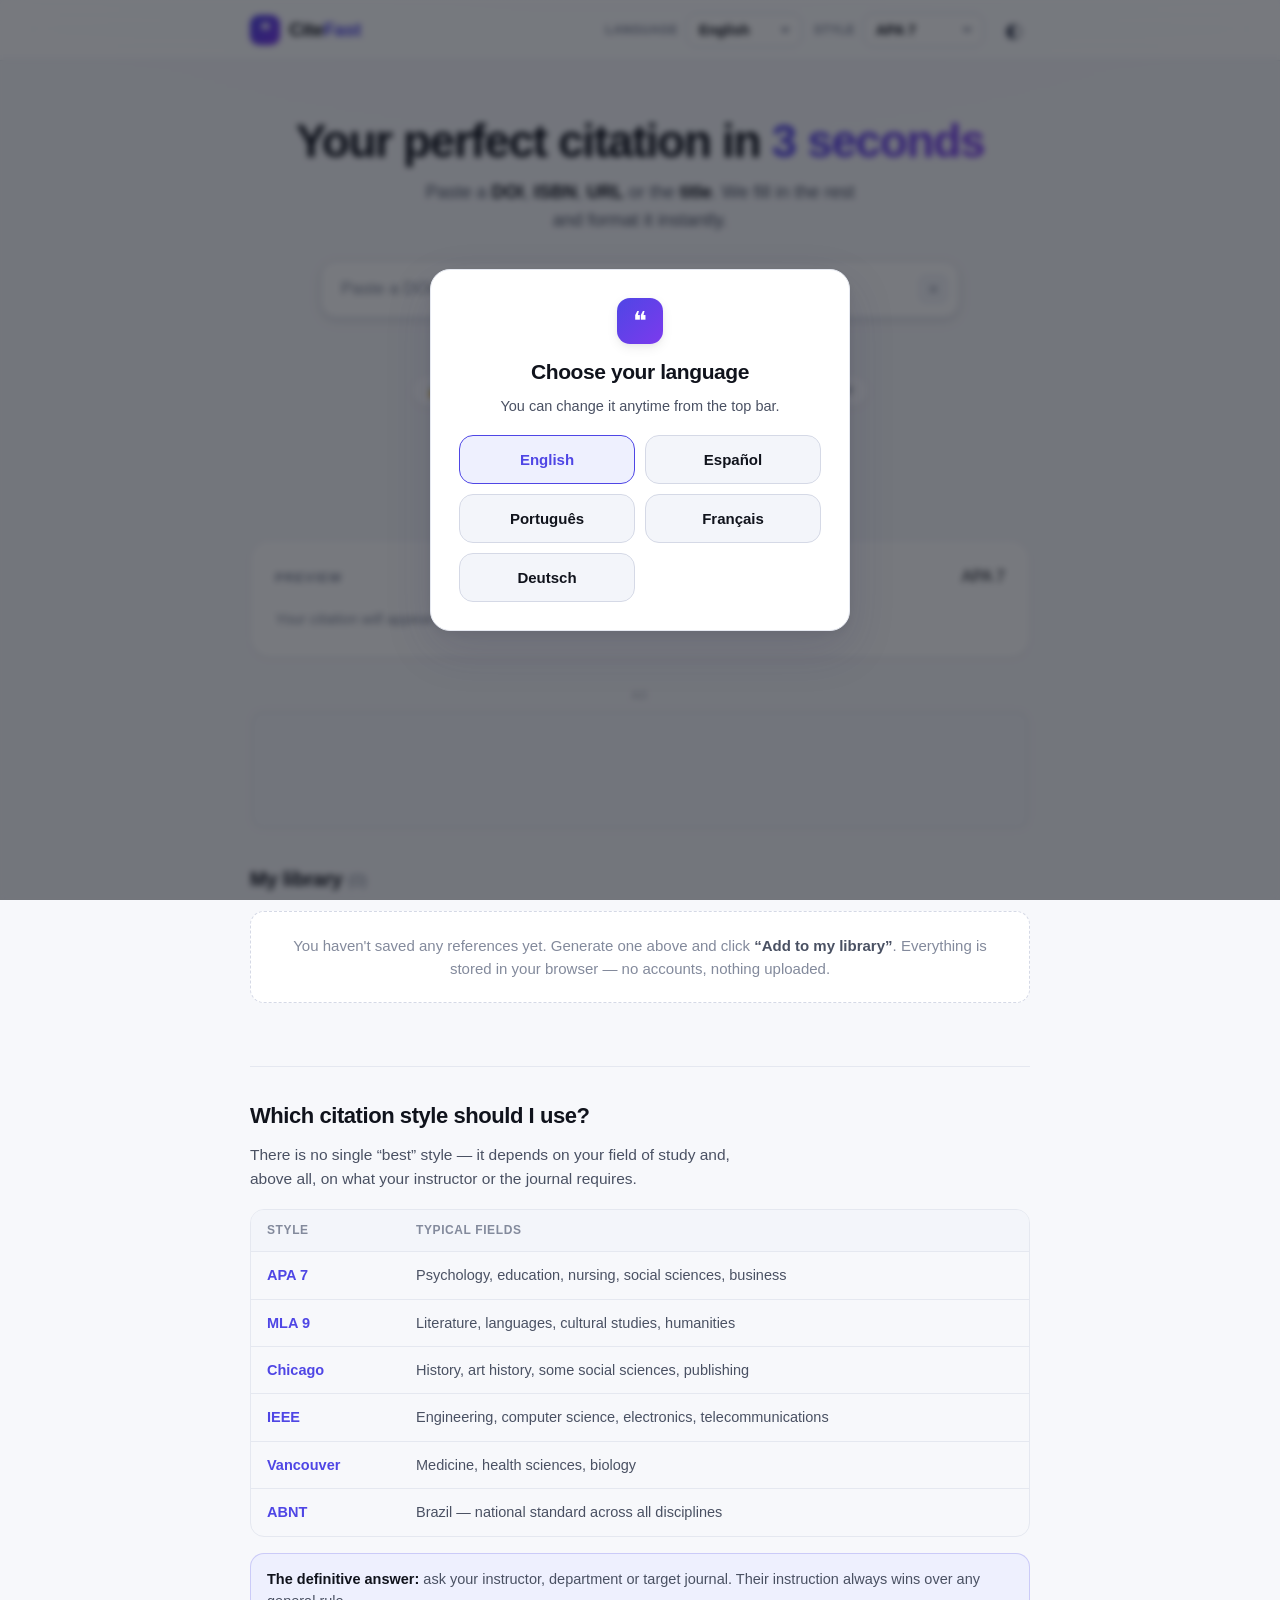
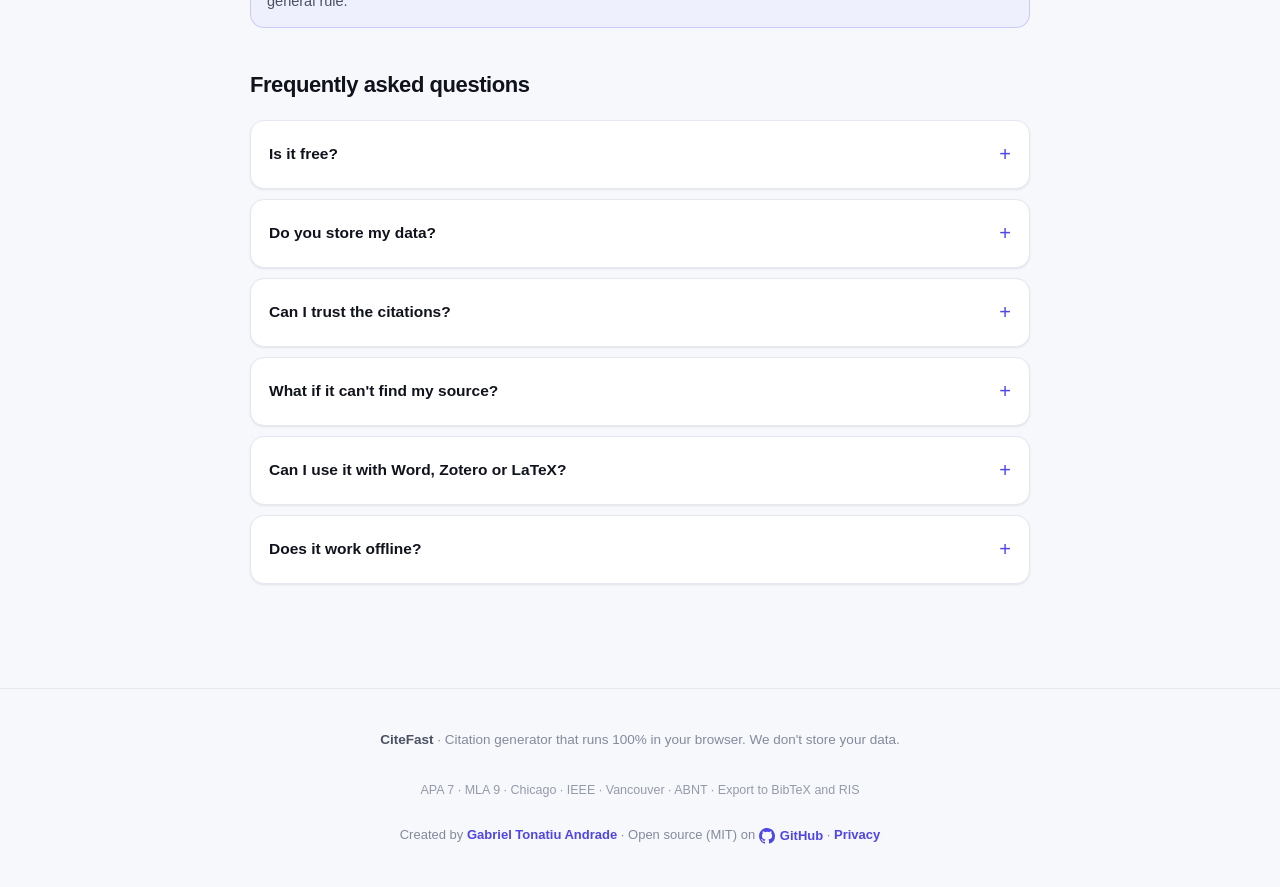
==== commit 69b445d3: "Fix stray empty button in bulk modal; redirect pages.dev to custom domain - [hidden] now always wins" ====
--- a/index.html
+++ b/index.html
@@ -3,6 +3,12 @@
 <head>
   <meta charset="utf-8">
   <meta name="viewport" content="width=device-width, initial-scale=1">
+  <script>
+    /* Dominio canónico: si alguien llega por *.pages.dev, se le redirige a citefast.app */
+    if (location.hostname.endsWith('.pages.dev')) {
+      location.replace('https://citefast.app' + location.pathname + location.search + location.hash);
+    }
+  </script>
   <meta name="description" content="Generador y optimizador de citas académicas gratis. Pega un DOI, ISBN, URL o título y obtén tu cita en APA 7, MLA, Chicago, IEEE, Vancouver o ABNT al instante. 100% privado, sin registro.">
   <meta name="theme-color" content="#4f46e5">
   <meta name="author" content="Gabriel Tonatiu Andrade">
--- a/assets/css/styles.css
+++ b/assets/css/styles.css
@@ -74,6 +74,8 @@
 }
 
 * { box-sizing: border-box; }
+/* El atributo [hidden] debe ganar siempre, aunque una clase fije display. */
+[hidden] { display: none !important; }
 html { -webkit-text-size-adjust: 100%; }
 body {
   margin: 0;
